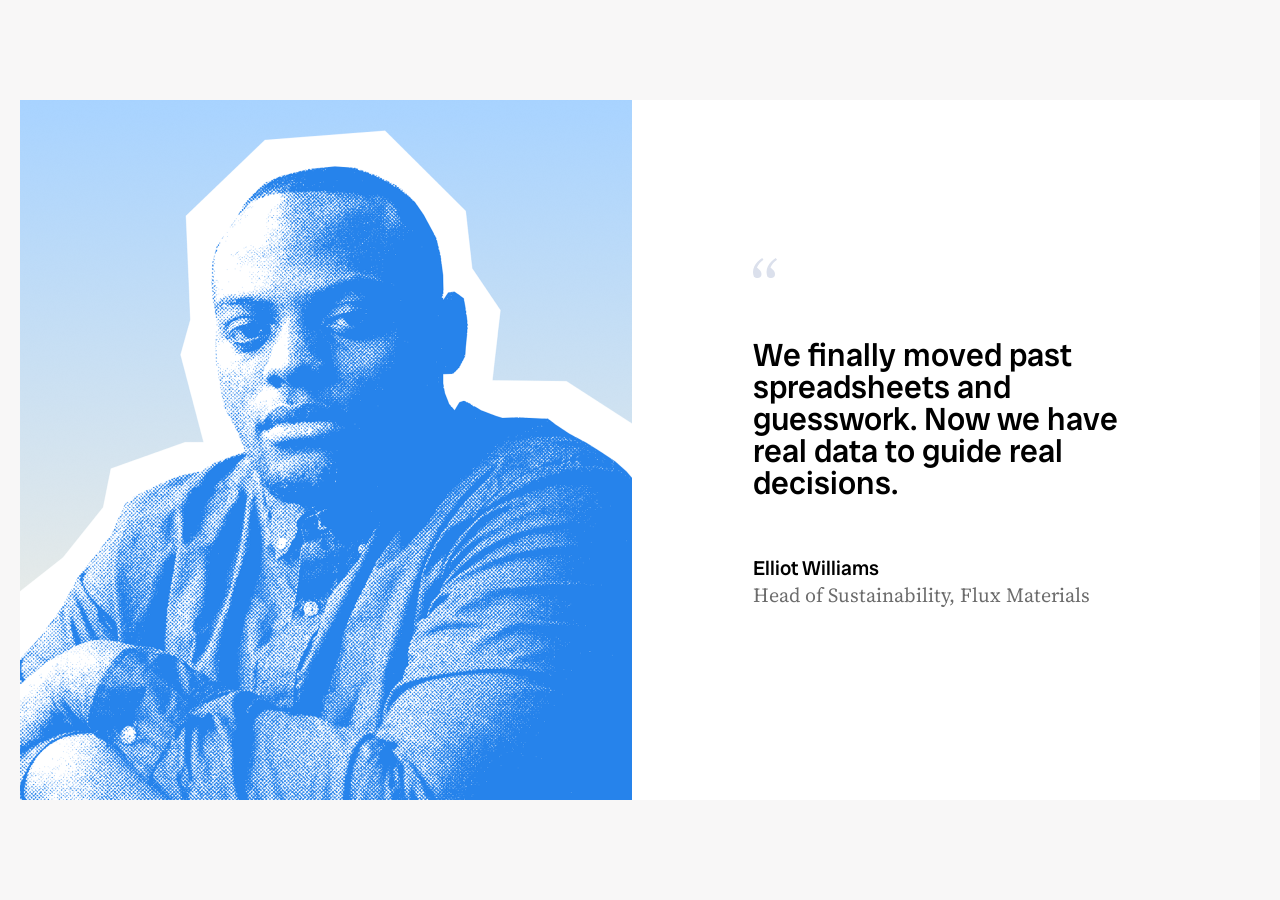
==== user.html @ 3b06b40d "final commit" ====
<!DOCTYPE html>
<html lang="en">
  <head>
    <meta charset="UTF-8" />
    <meta name="viewport" content="width=device-width, initial-scale=1.0" />
    <title>user</title>
    <link rel="stylesheet" href="./user.css" />
  </head>
  <body>
    <main>
      <div class="container">
        <img src="./Image (4).png" alt="" />
        <div class="text">
          <svg
            class="quote"
            width="24"
            height="20"
            viewBox="0 0 24 20"
            fill="none"
            xmlns="http://www.w3.org/2000/svg"
          >
            <path
              d="M0 14.0523C0 12.1351 0.422222 10.305 1.26667 8.56209C2.11111 6.81917 3.22222 5.22876 4.6 3.79085C6.02222 2.30937 7.55556 1.04575 9.2 0L10.4667 1.7647C8.86667 3.02832 7.55556 4.22658 6.53333 5.35947C5.55556 6.4488 4.68889 7.86492 3.93333 9.60784L5.86667 11.3072C6.88889 12.1351 7.57778 12.9412 7.93333 13.7255C8.28889 14.5098 8.46667 15.3159 8.46667 16.1438C8.46667 17.451 8.11111 18.4314 7.4 19.085C6.68889 19.695 5.73333 20 4.53333 20C3.86667 20 3.22222 19.9129 2.6 19.7386C2.02222 19.5207 1.46667 19.1721 0.933334 18.6928C0.311112 17.2113 0 15.6645 0 14.0523ZM13.5333 14.0523C13.5333 12.1351 13.9556 10.305 14.8 8.56209C15.6444 6.81917 16.7556 5.22876 18.1333 3.79085C19.5556 2.30937 21.0889 1.04575 22.7333 0L24 1.7647C22.4 3.02832 21.0889 4.22658 20.0667 5.35947C19.0889 6.4488 18.2222 7.86492 17.4667 9.60784L19.4 11.3072C20.4222 12.1351 21.1111 12.9412 21.4667 13.7255C21.8222 14.5098 22 15.3159 22 16.1438C22 17.451 21.6444 18.4314 20.9333 19.085C20.2222 19.695 19.2667 20 18.0667 20C17.4 20 16.7556 19.9129 16.1333 19.7386C15.5556 19.5207 15 19.1721 14.4667 18.6928C13.8444 17.2113 13.5333 15.6645 13.5333 14.0523Z"
              fill="#DBE0EC"
            />
          </svg>
          <p class="data">
            We finally moved past spreadsheets and guesswork. Now we have real
            data to guide real decisions.
          </p>
          <h3>Elliot Williams</h3>
          <p class="gray">Head of Sustainability, Flux Materials</p>
        </div>
      </div>
    </main>
  </body>
</html>
---- user.css ----
@import url("https://fonts.googleapis.com/css2?family=Radio+Canada+Big:ital,wght@0,400..700;1,400..700&display=swap");
@import url("https://fonts.googleapis.com/css2?family=Source+Serif+4:ital,opsz,wght@0,8..60,200..900;1,8..60,200..900&display=swap");
* {
  padding: 0;
  margin: 0;
  box-sizing: border-box;
  font-family: "Radio Canada Big", sans-serif;
}

main {
  height: 100vh;
  background-color: rgb(248, 247, 247);
  display: flex;
  align-items: center;
  justify-content: center;
}
main div.container {
  width: 335px;
  height: 629px;
  background-color: white;
}
main div.container img {
  width: 335px;
  height: 383px;
  margin-bottom: 25px;
}
main div.container div.text {
  padding-left: 3px;
}
main div.container div.text p.data {
  margin: 24px 0;
  color: #000000;
  font-size: 23px;
  letter-spacing: -3%;
  font-weight: 500;
  line-height: 100%;
}
main div.container div.text p.gray {
  font-size: 18px;
  color: #6c6c6c;
  font-family: "Source Serif 4", serif;
  font-weight: 400;
  letter-spacing: -3%;
}
main div.container div.text h3 {
  color: #000000;
  font-size: 20px;
  letter-spacing: -2%;
  font-weight: 500;
}
@media screen and (min-width: 1240px) {
  main div.container {
    width: 1240px;
    height: 700px;
    display: flex;
    gap: 121px;
  }
  main div.container img {
    width: 612px;
    height: 700px;
    margin-bottom: 0;
  }
  main div.container div.text {
    padding: 158px 105px 0 0;
  }
  main div.container div.text p.data {
    margin: 56px 0;
    font-size: 32px;
  }
  main div.container div.text p.gray {
    font-size: 20px;
  }
}/*# sourceMappingURL=user.css.map */
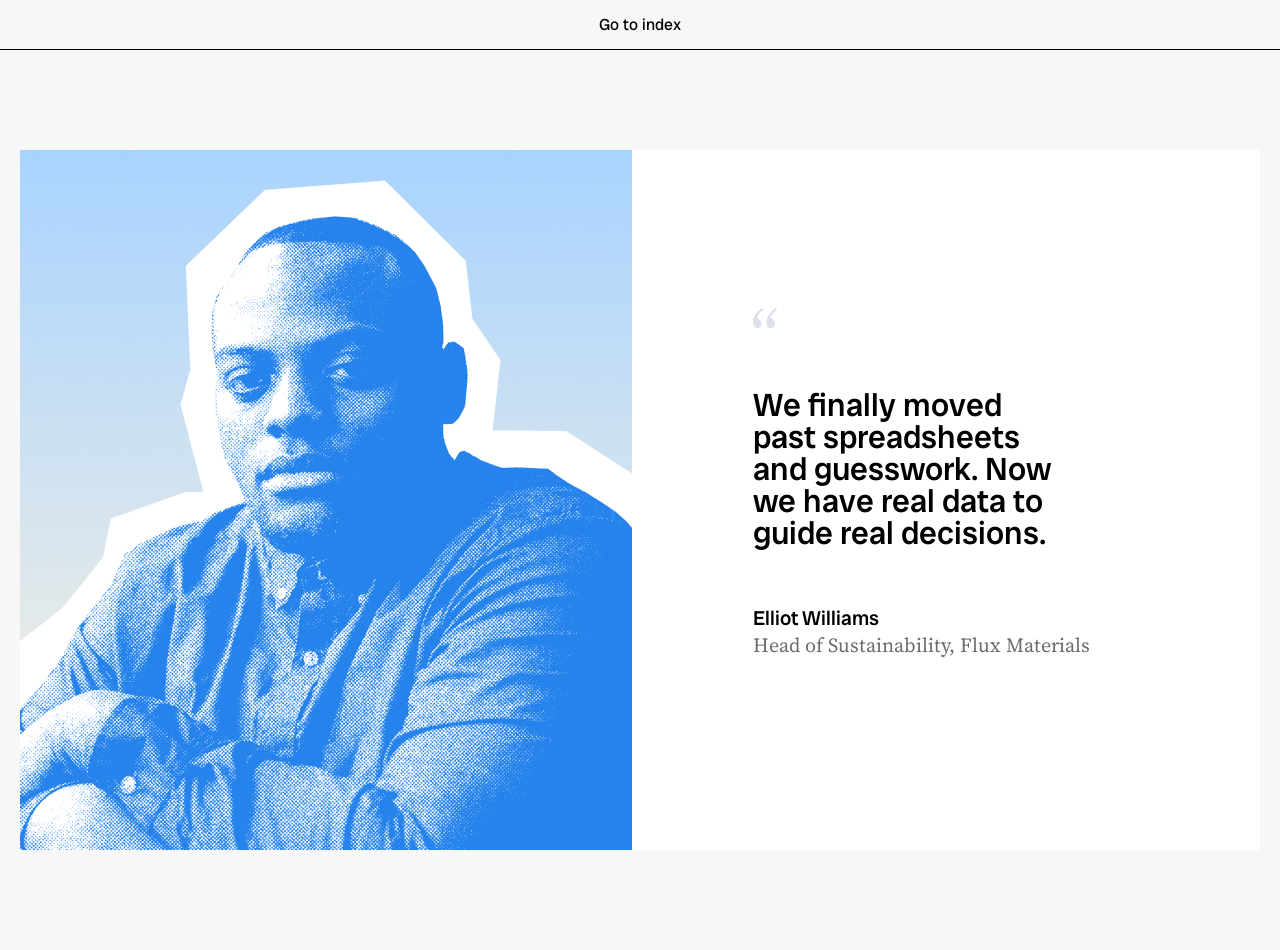
==== commit 7993f8fd: "merge the htmls and scss" ====
--- a/user.html
+++ b/user.html
@@ -7,6 +7,13 @@
     <link rel="stylesheet" href="./user.css" />
   </head>
   <body>
+    <header>
+      <ul>
+        <li>
+          <a href="./index.html">Go to index</a>
+        </li>
+      </ul>
+    </header>
     <main>
       <div class="container">
         <img src="./Image (4).png" alt="" />
--- a/user.css
+++ b/user.css
@@ -5,6 +5,22 @@
   margin: 0;
   box-sizing: border-box;
   font-family: "Radio Canada Big", sans-serif;
+}
+
+header {
+  height: 50px;
+  display: flex;
+  align-items: center;
+  justify-content: center;
+  background-color: rgb(248, 247, 247);
+  border-bottom: 1px solid black;
+}
+header li {
+  list-style: none;
+}
+header li a {
+  text-decoration: none;
+  color: #000000;
 }
 
 main {
@@ -66,6 +82,7 @@
   main div.container div.text p.data {
     margin: 56px 0;
     font-size: 32px;
+    width: 310px;
   }
   main div.container div.text p.gray {
     font-size: 20px;
